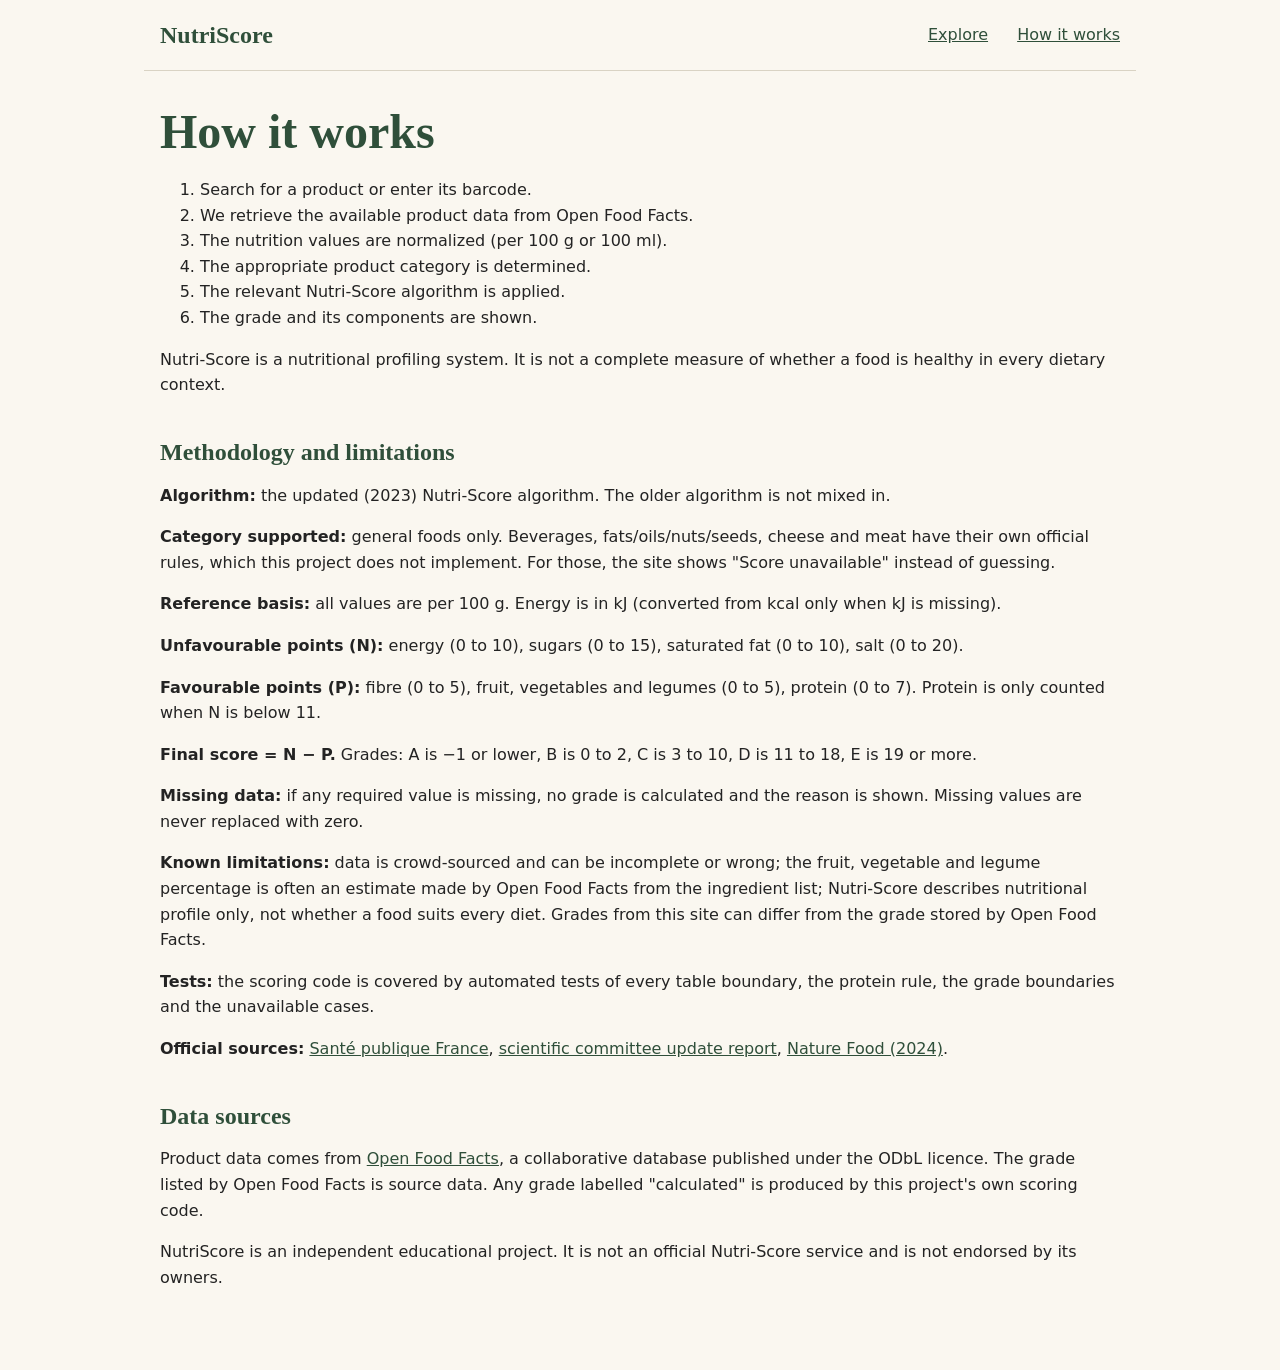
==== frontend/about.html @ 899cf016 "Add how it works and methodology page" ====
<!DOCTYPE html>
<html lang="en">
<head>
  <meta charset="utf-8">
  <meta name="viewport" content="width=device-width, initial-scale=1">
  <title>How it works - NutriScore</title>
  <link rel="stylesheet" href="css/style.css">
</head>
<body>
  <header class="site-header">
    <a class="wordmark" href="index.html">NutriScore</a>
    <nav aria-label="Main">
      <a href="index.html#search">Explore</a>
      <a href="about.html">How it works</a>
    </nav>
  </header>

  <main>
    <h1>How it works</h1>
    <ol>
      <li>Search for a product or enter its barcode.</li>
      <li>We retrieve the available product data from Open Food Facts.</li>
      <li>The nutrition values are normalized (per 100 g or 100 ml).</li>
      <li>The appropriate product category is determined.</li>
      <li>The relevant Nutri-Score algorithm is applied.</li>
      <li>The grade and its components are shown.</li>
    </ol>
    <p>Nutri-Score is a nutritional profiling system. It is not a complete measure of whether a food is healthy in every dietary context.</p>

    <h2>Methodology and limitations</h2>
    <p><strong>Algorithm:</strong> the updated (2023) Nutri-Score algorithm. The older algorithm is not mixed in.</p>
    <p><strong>Category supported:</strong> general foods only. Beverages, fats/oils/nuts/seeds, cheese and meat have their own official rules, which this project does not implement. For those, the site shows "Score unavailable" instead of guessing.</p>
    <p><strong>Reference basis:</strong> all values are per 100 g. Energy is in kJ (converted from kcal only when kJ is missing).</p>
    <p><strong>Unfavourable points (N):</strong> energy (0 to 10), sugars (0 to 15), saturated fat (0 to 10), salt (0 to 20).</p>
    <p><strong>Favourable points (P):</strong> fibre (0 to 5), fruit, vegetables and legumes (0 to 5), protein (0 to 7). Protein is only counted when N is below 11.</p>
    <p><strong>Final score = N &minus; P.</strong> Grades: A is &minus;1 or lower, B is 0 to 2, C is 3 to 10, D is 11 to 18, E is 19 or more.</p>
    <p><strong>Missing data:</strong> if any required value is missing, no grade is calculated and the reason is shown. Missing values are never replaced with zero.</p>
    <p><strong>Known limitations:</strong> data is crowd-sourced and can be incomplete or wrong; the fruit, vegetable and legume percentage is often an estimate made by Open Food Facts from the ingredient list; Nutri-Score describes nutritional profile only, not whether a food suits every diet. Grades from this site can differ from the grade stored by Open Food Facts.</p>
    <p><strong>Tests:</strong> the scoring code is covered by automated tests of every table boundary, the protein rule, the grade boundaries and the unavailable cases.</p>
    <p><strong>Official sources:</strong>
      <a href="https://www.santepubliquefrance.fr/en/nutri-score">Sant&eacute; publique France</a>,
      <a href="https://www.blv.admin.ch/dam/fr/sd-web/gIxXfypDnYOO/aktuelisierungsbericht-gremiums-nutri-score-2022-en.pdf">scientific committee update report</a>,
      <a href="https://www.nature.com/articles/s43016-024-00920-3">Nature Food (2024)</a>.</p>

    <h2>Data sources</h2>
    <p>Product data comes from <a href="https://world.openfoodfacts.org">Open Food Facts</a>, a collaborative database published under the ODbL licence. The grade listed by Open Food Facts is source data. Any grade labelled "calculated" is produced by this project's own scoring code.</p>
    <p>NutriScore is an independent educational project. It is not an official Nutri-Score service and is not endorsed by its owners.</p>
  </main>
</body>
</html>
---- frontend/css/style.css ----
/* Design tokens */
:root {
  --bg: #faf7f0;          /* warm ivory */
  --ink: #232323;         /* charcoal */
  --muted: #5d5d55;
  --green: #2f4f3a;       /* forest green (primary) */
  --olive: #7a8450;
  --orange: #c8742b;
  --yellow: #d9b44a;
  --red: #b5472f;
  --line: #d9d3c4;        /* fine borders */
  --space: 1rem;
  --max: 62rem;
  --font-head: Georgia, "Times New Roman", serif;
  --font-body: system-ui, -apple-system, "Segoe UI", Roboto, sans-serif;
}
* { box-sizing: border-box; }
body { margin: 0; background: var(--bg); color: var(--ink); font-family: var(--font-body); line-height: 1.6; }
h1, h2, h3 { font-family: var(--font-head); color: var(--green); line-height: 1.2; margin: 0 0 .5rem; }
h1 { font-size: clamp(2rem, 5vw, 3rem); }
h2 { font-size: 1.5rem; margin-top: 2.5rem; }
h3 { font-size: 1.1rem; }
a { color: var(--green); }
:focus-visible { outline: 3px solid var(--orange); outline-offset: 2px; }
[hidden] { display: none !important; }

/* Layout */
.site-header { display: flex; justify-content: space-between; align-items: center; flex-wrap: wrap; gap: .5rem;
  max-width: var(--max); margin: 0 auto; padding: var(--space); border-bottom: 1px solid var(--line); }
.wordmark { font-family: var(--font-head); font-size: 1.5rem; font-weight: 700; text-decoration: none; }
.site-header nav a { margin-left: 1.5rem; }
main { max-width: var(--max); margin: 0 auto; padding: 2rem var(--space) 4rem; }
.hero { max-width: 40rem; margin-bottom: 2.5rem; }
.lead { font-size: 1.15rem; color: var(--muted); }

/* Search */
#search { display: grid; gap: 1.5rem; grid-template-columns: 2fr 1.3fr; align-items: end;
  padding: 1.5rem 0; border-top: 1px solid var(--line); border-bottom: 1px solid var(--line); }
form label { display: block; font-weight: 600; margin-bottom: .35rem; }
.row { display: flex; }
input { flex: 1; min-width: 0; padding: .65rem .8rem; font: inherit; background: #fff; border: 1px solid var(--line); border-right: 0; }
button { padding: .65rem 1.2rem; font: inherit; font-weight: 600; color: #fff; background: var(--green); border: 1px solid var(--green); cursor: pointer; }
button:hover:not(:disabled) { background: #263f2e; }
button:disabled { opacity: .45; cursor: default; }

/* Results */
#status { color: var(--muted); min-height: 1.6em; }
#status.error { color: var(--red); }
#results { list-style: none; margin: 0; padding: 0; }
.result { border-bottom: 1px solid var(--line); }
.result-link { display: flex; gap: 1rem; align-items: center; padding: .9rem .25rem; text-decoration: none; color: inherit; }
.result-link:hover { background: #f1ecdf; }
.result-img { width: 80px; height: 80px; object-fit: contain; background: #fff; border: 1px solid var(--line); flex: none; }
.result-name { margin: 0; }
.result-brand, .result-category { margin: 0; color: var(--muted); font-size: .95rem; }
#pager { display: flex; align-items: center; gap: 1rem; margin-top: 1.25rem; }

/* Grade letters */
.grade { display: inline-block; min-width: 2rem; padding: 0 .5rem; text-align: center; font-weight: 700; color: #fff; border-radius: 2px; }
.grade-a { background: #2e7d4f; } .grade-b { background: #85a63a; }
.grade-c { background: #d9b44a; color: #232323; } .grade-d { background: var(--orange); } .grade-e { background: var(--red); }
.source-note { font-size: .85rem; color: var(--muted); }

/* Product page */
.product-head { display: grid; grid-template-columns: 240px 1fr; gap: 2rem; align-items: start; margin-bottom: 1rem; }
#product-image { width: 100%; background: #fff; border: 1px solid var(--line); }
.meta { color: var(--muted); margin: 0 0 .25rem; }
.scores { display: grid; grid-template-columns: 1fr 1fr; gap: 1.5rem; }
.scores > div { border: 1px solid var(--line); padding: 1rem 1.25rem; background: #fff; }
.scores .grade { font-size: 2rem; padding: .1rem 1rem; }
.scores .value { margin: .25rem 0; }
table { border-collapse: collapse; width: 100%; max-width: 32rem; background: #fff; }
th, td { text-align: left; padding: .45rem .75rem; border-bottom: 1px solid var(--line); }
td.na { color: var(--muted); font-style: italic; }
#breakdown { padding-left: 1.2rem; margin: .5rem 0 0; font-size: .95rem; }
.attribution { margin-top: 2rem; font-size: .9rem; color: var(--muted); }

/* Mobile */
@media (max-width: 40rem) {
  #search { grid-template-columns: 1fr; }
  .product-head, .scores { grid-template-columns: 1fr; }
  #product-image { max-width: 200px; }
  .site-header nav a { margin: 0 1rem 0 0; }
}
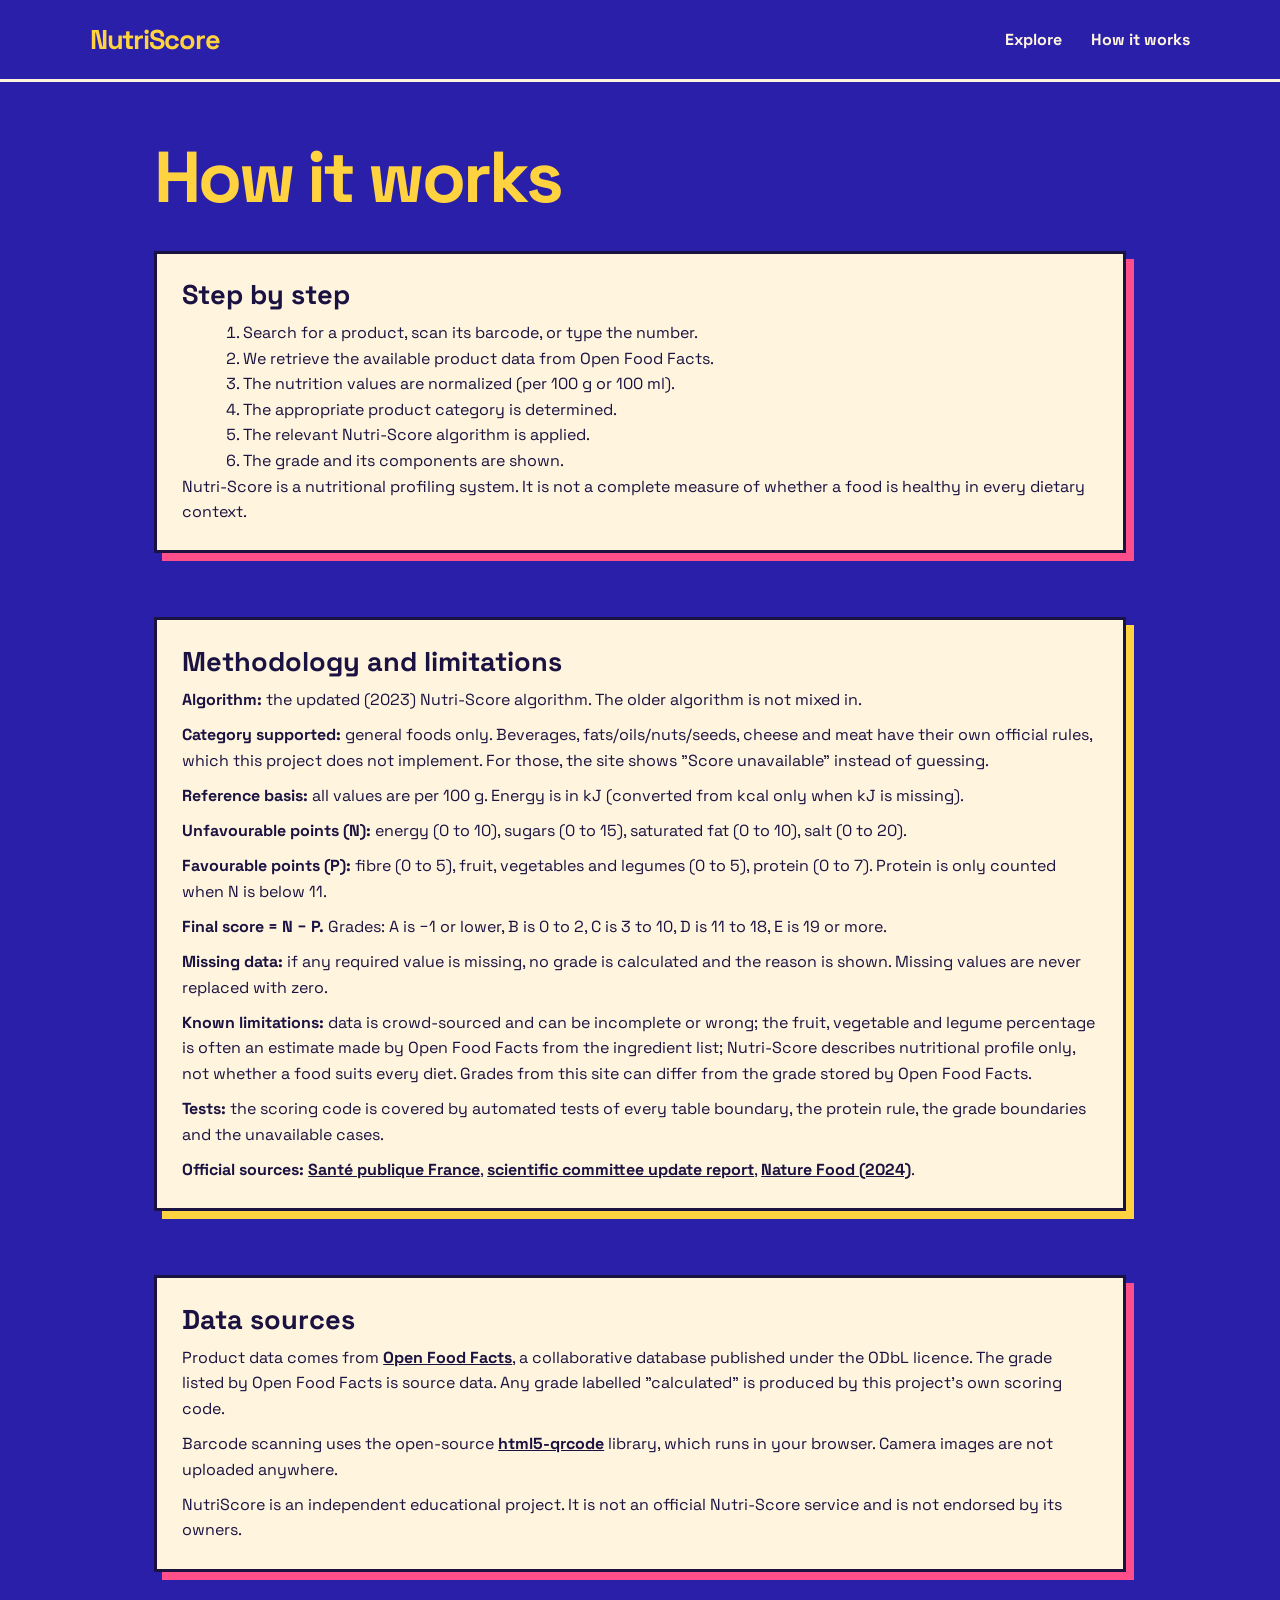
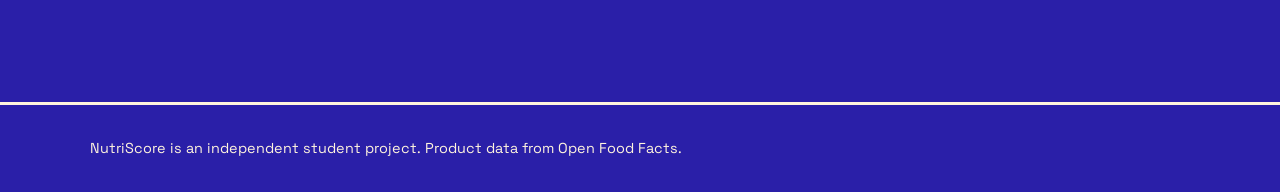
==== commit 00ddfc5b: "Refactor about and index pages for improved layout and readability; update styles for consistency an" ====
--- a/frontend/about.html
+++ b/frontend/about.html
@@ -4,47 +4,61 @@
   <meta charset="utf-8">
   <meta name="viewport" content="width=device-width, initial-scale=1">
   <title>How it works - NutriScore</title>
+  <link rel="preconnect" href="https://fonts.googleapis.com">
+  <link rel="preconnect" href="https://fonts.gstatic.com" crossorigin>
+  <link href="https://fonts.googleapis.com/css2?family=Space+Grotesk:wght@500;700&display=swap" rel="stylesheet">
   <link rel="stylesheet" href="css/style.css">
 </head>
 <body>
   <header class="site-header">
     <a class="wordmark" href="index.html">NutriScore</a>
     <nav aria-label="Main">
-      <a href="index.html#search">Explore</a>
+      <a href="index.html#find">Explore</a>
       <a href="about.html">How it works</a>
     </nav>
   </header>
 
-  <main>
+  <main class="prose">
     <h1>How it works</h1>
-    <ol>
-      <li>Search for a product or enter its barcode.</li>
-      <li>We retrieve the available product data from Open Food Facts.</li>
-      <li>The nutrition values are normalized (per 100 g or 100 ml).</li>
-      <li>The appropriate product category is determined.</li>
-      <li>The relevant Nutri-Score algorithm is applied.</li>
-      <li>The grade and its components are shown.</li>
-    </ol>
-    <p>Nutri-Score is a nutritional profiling system. It is not a complete measure of whether a food is healthy in every dietary context.</p>
 
-    <h2>Methodology and limitations</h2>
-    <p><strong>Algorithm:</strong> the updated (2023) Nutri-Score algorithm. The older algorithm is not mixed in.</p>
-    <p><strong>Category supported:</strong> general foods only. Beverages, fats/oils/nuts/seeds, cheese and meat have their own official rules, which this project does not implement. For those, the site shows "Score unavailable" instead of guessing.</p>
-    <p><strong>Reference basis:</strong> all values are per 100 g. Energy is in kJ (converted from kcal only when kJ is missing).</p>
-    <p><strong>Unfavourable points (N):</strong> energy (0 to 10), sugars (0 to 15), saturated fat (0 to 10), salt (0 to 20).</p>
-    <p><strong>Favourable points (P):</strong> fibre (0 to 5), fruit, vegetables and legumes (0 to 5), protein (0 to 7). Protein is only counted when N is below 11.</p>
-    <p><strong>Final score = N &minus; P.</strong> Grades: A is &minus;1 or lower, B is 0 to 2, C is 3 to 10, D is 11 to 18, E is 19 or more.</p>
-    <p><strong>Missing data:</strong> if any required value is missing, no grade is calculated and the reason is shown. Missing values are never replaced with zero.</p>
-    <p><strong>Known limitations:</strong> data is crowd-sourced and can be incomplete or wrong; the fruit, vegetable and legume percentage is often an estimate made by Open Food Facts from the ingredient list; Nutri-Score describes nutritional profile only, not whether a food suits every diet. Grades from this site can differ from the grade stored by Open Food Facts.</p>
-    <p><strong>Tests:</strong> the scoring code is covered by automated tests of every table boundary, the protein rule, the grade boundaries and the unavailable cases.</p>
-    <p><strong>Official sources:</strong>
-      <a href="https://www.santepubliquefrance.fr/en/nutri-score">Sant&eacute; publique France</a>,
-      <a href="https://www.blv.admin.ch/dam/fr/sd-web/gIxXfypDnYOO/aktuelisierungsbericht-gremiums-nutri-score-2022-en.pdf">scientific committee update report</a>,
-      <a href="https://www.nature.com/articles/s43016-024-00920-3">Nature Food (2024)</a>.</p>
+    <section class="card">
+      <h2>Step by step</h2>
+      <ol>
+        <li>Search for a product, scan its barcode, or type the number.</li>
+        <li>We retrieve the available product data from Open Food Facts.</li>
+        <li>The nutrition values are normalized (per 100 g or 100 ml).</li>
+        <li>The appropriate product category is determined.</li>
+        <li>The relevant Nutri-Score algorithm is applied.</li>
+        <li>The grade and its components are shown.</li>
+      </ol>
+      <p>Nutri-Score is a nutritional profiling system. It is not a complete measure of whether a food is healthy in every dietary context.</p>
+    </section>
 
-    <h2>Data sources</h2>
-    <p>Product data comes from <a href="https://world.openfoodfacts.org">Open Food Facts</a>, a collaborative database published under the ODbL licence. The grade listed by Open Food Facts is source data. Any grade labelled "calculated" is produced by this project's own scoring code.</p>
-    <p>NutriScore is an independent educational project. It is not an official Nutri-Score service and is not endorsed by its owners.</p>
+    <section class="card sun">
+      <h2>Methodology and limitations</h2>
+      <p><b>Algorithm:</b> the updated (2023) Nutri-Score algorithm. The older algorithm is not mixed in.</p>
+      <p><b>Category supported:</b> general foods only. Beverages, fats/oils/nuts/seeds, cheese and meat have their own official rules, which this project does not implement. For those, the site shows "Score unavailable" instead of guessing.</p>
+      <p><b>Reference basis:</b> all values are per 100 g. Energy is in kJ (converted from kcal only when kJ is missing).</p>
+      <p><b>Unfavourable points (N):</b> energy (0 to 10), sugars (0 to 15), saturated fat (0 to 10), salt (0 to 20).</p>
+      <p><b>Favourable points (P):</b> fibre (0 to 5), fruit, vegetables and legumes (0 to 5), protein (0 to 7). Protein is only counted when N is below 11.</p>
+      <p><b>Final score = N &minus; P.</b> Grades: A is &minus;1 or lower, B is 0 to 2, C is 3 to 10, D is 11 to 18, E is 19 or more.</p>
+      <p><b>Missing data:</b> if any required value is missing, no grade is calculated and the reason is shown. Missing values are never replaced with zero.</p>
+      <p><b>Known limitations:</b> data is crowd-sourced and can be incomplete or wrong; the fruit, vegetable and legume percentage is often an estimate made by Open Food Facts from the ingredient list; Nutri-Score describes nutritional profile only, not whether a food suits every diet. Grades from this site can differ from the grade stored by Open Food Facts.</p>
+      <p><b>Tests:</b> the scoring code is covered by automated tests of every table boundary, the protein rule, the grade boundaries and the unavailable cases.</p>
+      <p><b>Official sources:</b>
+        <a href="https://www.santepubliquefrance.fr/en/nutri-score">Sant&eacute; publique France</a>,
+        <a href="https://www.blv.admin.ch/dam/fr/sd-web/gIxXfypDnYOO/aktuelisierungsbericht-gremiums-nutri-score-2022-en.pdf">scientific committee update report</a>,
+        <a href="https://www.nature.com/articles/s43016-024-00920-3">Nature Food (2024)</a>.</p>
+    </section>
+
+    <section class="card">
+      <h2>Data sources</h2>
+      <p>Product data comes from <a href="https://world.openfoodfacts.org">Open Food Facts</a>, a collaborative database published under the ODbL licence. The grade listed by Open Food Facts is source data. Any grade labelled "calculated" is produced by this project's own scoring code.</p>
+      <p>Barcode scanning uses the open-source <a href="https://github.com/mebjas/html5-qrcode">html5-qrcode</a> library, which runs in your browser. Camera images are not uploaded anywhere.</p>
+      <p>NutriScore is an independent educational project. It is not an official Nutri-Score service and is not endorsed by its owners.</p>
+    </section>
   </main>
+
+  <footer class="site-footer">NutriScore is an independent student project. Product data from Open Food Facts.</footer>
 </body>
 </html>
--- a/frontend/css/style.css
+++ b/frontend/css/style.css
@@ -1,84 +1,117 @@
-/* Design tokens */
+/* NutriScore styles. Same look as the Practical Set: blue, pink and yellow, hard shadows. */
 :root {
-  --bg: #faf7f0;          /* warm ivory */
-  --ink: #232323;         /* charcoal */
-  --muted: #5d5d55;
-  --green: #2f4f3a;       /* forest green (primary) */
-  --olive: #7a8450;
-  --orange: #c8742b;
-  --yellow: #d9b44a;
-  --red: #b5472f;
-  --line: #d9d3c4;        /* fine borders */
-  --space: 1rem;
-  --max: 62rem;
-  --font-head: Georgia, "Times New Roman", serif;
-  --font-body: system-ui, -apple-system, "Segoe UI", Roboto, sans-serif;
+  --bg: #2a1fa8;        /* page blue */
+  --ink: #fff4de;       /* cream (text on blue, card background) */
+  --dark: #1a1240;      /* text on cards, borders */
+  --pop: #ff4f8b;       /* pink */
+  --sun: #ffd23f;       /* yellow */
+  --muted: #4b4470;
+  --pad: 7vw;
+  --font: "Space Grotesk", system-ui, -apple-system, "Segoe UI", sans-serif;
 }
-* { box-sizing: border-box; }
-body { margin: 0; background: var(--bg); color: var(--ink); font-family: var(--font-body); line-height: 1.6; }
-h1, h2, h3 { font-family: var(--font-head); color: var(--green); line-height: 1.2; margin: 0 0 .5rem; }
-h1 { font-size: clamp(2rem, 5vw, 3rem); }
-h2 { font-size: 1.5rem; margin-top: 2.5rem; }
+* { box-sizing: border-box; margin: 0; }
+[hidden] { display: none !important; }
+body { font-family: var(--font); background: var(--bg); color: var(--ink); line-height: 1.6; }
+a { color: inherit; }
+:focus-visible { outline: 3px solid var(--sun); outline-offset: 3px; }
+.card :focus-visible { outline-color: var(--dark); }
+
+h1, h2, h3 { line-height: 1.15; }
+h2 { font-size: 1.7rem; margin-bottom: .6rem; }
 h3 { font-size: 1.1rem; }
-a { color: var(--green); }
-:focus-visible { outline: 3px solid var(--orange); outline-offset: 2px; }
-[hidden] { display: none !important; }
 
-/* Layout */
+/* ---------- Header / footer ---------- */
 .site-header { display: flex; justify-content: space-between; align-items: center; flex-wrap: wrap; gap: .5rem;
-  max-width: var(--max); margin: 0 auto; padding: var(--space); border-bottom: 1px solid var(--line); }
-.wordmark { font-family: var(--font-head); font-size: 1.5rem; font-weight: 700; text-decoration: none; }
-.site-header nav a { margin-left: 1.5rem; }
-main { max-width: var(--max); margin: 0 auto; padding: 2rem var(--space) 4rem; }
-.hero { max-width: 40rem; margin-bottom: 2.5rem; }
-.lead { font-size: 1.15rem; color: var(--muted); }
+  padding: 1.1rem var(--pad); border-bottom: 3px solid var(--ink); }
+.wordmark { font-size: 1.7rem; font-weight: 700; letter-spacing: -.04em; color: var(--sun); text-decoration: none; }
+.site-header nav a { margin-left: 1.6rem; font-weight: 700; text-decoration: none; }
+.site-header nav a:hover { color: var(--sun); }
+main { max-width: 72rem; margin: 0 auto; padding: 0 var(--pad) 10vh; }
+.site-footer { padding: 2rem var(--pad); border-top: 3px solid var(--ink); font-size: .9rem; }
 
-/* Search */
-#search { display: grid; gap: 1.5rem; grid-template-columns: 2fr 1.3fr; align-items: end;
-  padding: 1.5rem 0; border-top: 1px solid var(--line); border-bottom: 1px solid var(--line); }
-form label { display: block; font-weight: 600; margin-bottom: .35rem; }
-.row { display: flex; }
-input { flex: 1; min-width: 0; padding: .65rem .8rem; font: inherit; background: #fff; border: 1px solid var(--line); border-right: 0; }
-button { padding: .65rem 1.2rem; font: inherit; font-weight: 600; color: #fff; background: var(--green); border: 1px solid var(--green); cursor: pointer; }
-button:hover:not(:disabled) { background: #263f2e; }
-button:disabled { opacity: .45; cursor: default; }
+/* ---------- Hero ---------- */
+.hero { padding: 9vh 0 6vh; }
+.hero h1 { font-size: clamp(2.8rem, 10vw, 7rem); line-height: .92; letter-spacing: -.04em; }
+.hero h1 span { display: block; color: var(--sun); transform: rotate(-2deg); margin-top: .1em; }
+.lead { max-width: 42ch; margin-top: 1.8rem; font-size: 1.2rem; }
 
-/* Results */
-#status { color: var(--muted); min-height: 1.6em; }
-#status.error { color: var(--red); }
-#results { list-style: none; margin: 0; padding: 0; }
-.result { border-bottom: 1px solid var(--line); }
-.result-link { display: flex; gap: 1rem; align-items: center; padding: .9rem .25rem; text-decoration: none; color: inherit; }
-.result-link:hover { background: #f1ecdf; }
-.result-img { width: 80px; height: 80px; object-fit: contain; background: #fff; border: 1px solid var(--line); flex: none; }
-.result-name { margin: 0; }
-.result-brand, .result-category { margin: 0; color: var(--muted); font-size: .95rem; }
-#pager { display: flex; align-items: center; gap: 1rem; margin-top: 1.25rem; }
+/* ---------- Buttons ---------- */
+.btn { display: inline-block; padding: .75rem 1.5rem; font: inherit; font-weight: 700; cursor: pointer;
+  background: var(--pop); color: var(--dark); text-decoration: none; border: 3px solid var(--dark);
+  box-shadow: 4px 4px 0 var(--dark); transition: .15s; }
+.btn:hover:not(:disabled) { background: var(--sun); transform: translate(-2px, -2px); box-shadow: 6px 6px 0 var(--dark); }
+.btn:disabled { opacity: .45; cursor: default; box-shadow: none; }
+.btn.alt { background: var(--sun); }
+.btn.alt:hover:not(:disabled) { background: var(--pop); }
+.hero .btn { margin-top: 2rem; border-color: var(--ink); box-shadow: 4px 4px 0 var(--ink); }
 
-/* Grade letters */
-.grade { display: inline-block; min-width: 2rem; padding: 0 .5rem; text-align: center; font-weight: 700; color: #fff; border-radius: 2px; }
-.grade-a { background: #2e7d4f; } .grade-b { background: #85a63a; }
-.grade-c { background: #d9b44a; color: #232323; } .grade-d { background: var(--orange); } .grade-e { background: var(--red); }
-.source-note { font-size: .85rem; color: var(--muted); }
+/* ---------- Cards and grids ---------- */
+.card { background: var(--ink); color: var(--dark); padding: 1.6rem; border: 3px solid var(--dark); box-shadow: 8px 8px 0 var(--pop); }
+.card.sun { box-shadow: 8px 8px 0 var(--sun); }
+.card p + p { margin-top: .6rem; }
+.grid { display: grid; grid-template-columns: repeat(auto-fit, minmax(260px, 1fr)); gap: 2rem; list-style: none; padding: 0; }
+.grid.two { grid-template-columns: repeat(auto-fit, minmax(300px, 1fr)); }
+section + section { margin-top: 4rem; }
 
-/* Product page */
-.product-head { display: grid; grid-template-columns: 240px 1fr; gap: 2rem; align-items: start; margin-bottom: 1rem; }
-#product-image { width: 100%; background: #fff; border: 1px solid var(--line); }
-.meta { color: var(--muted); margin: 0 0 .25rem; }
-.scores { display: grid; grid-template-columns: 1fr 1fr; gap: 1.5rem; }
-.scores > div { border: 1px solid var(--line); padding: 1rem 1.25rem; background: #fff; }
-.scores .grade { font-size: 2rem; padding: .1rem 1rem; }
-.scores .value { margin: .25rem 0; }
-table { border-collapse: collapse; width: 100%; max-width: 32rem; background: #fff; }
-th, td { text-align: left; padding: .45rem .75rem; border-bottom: 1px solid var(--line); }
+/* ---------- Forms ---------- */
+label { display: block; font-weight: 700; margin-bottom: .35rem; }
+.row { display: flex; gap: .6rem; }
+input[type="search"], input[type="text"] { flex: 1; min-width: 0; padding: .7rem .8rem; font: inherit; color: var(--dark);
+  background: #fff; border: 3px solid var(--dark); }
+.buttons { display: flex; flex-wrap: wrap; gap: .6rem; margin: .9rem 0 1.2rem; }
+.card form { margin-top: 1rem; }
+
+/* ---------- Scanner ---------- */
+.reader { margin-top: 1rem; border: 3px solid var(--dark); background: #000; overflow: hidden; }
+.reader:empty { display: none; }
+.reader video { width: 100%; }
+#scan-status { min-height: 1.5em; font-size: .95rem; }
+#scan-status.error { color: #b3123f; font-weight: 700; }
+
+/* ---------- Results ---------- */
+#status { min-height: 1.6em; margin: .5rem 0 1.5rem; }
+#status.error { display: inline-block; padding: .5rem 1rem; background: var(--pop); color: var(--dark); font-weight: 700; border: 3px solid var(--dark); }
+.result { padding: 0; transition: .2s; }
+.result:hover { transform: translate(-4px, -4px); box-shadow: 12px 12px 0 var(--pop); }
+.result-link { display: flex; gap: 1rem; align-items: center; padding: 1.2rem; color: inherit; text-decoration: none; }
+.result-img { width: 96px; height: 96px; object-fit: contain; background: #fff; border: 3px solid var(--dark); flex: none; }
+.result-name { font-size: 1.1rem; margin-bottom: .2rem; }
+.result-brand, .result-category { font-size: .9rem; color: var(--muted); }
+.result-source-grade { margin-top: .4rem; font-size: .85rem; }
+#pager { display: flex; align-items: center; gap: 1rem; margin-top: 2rem; }
+
+/* ---------- Grade letters (A best -> E worst) ---------- */
+.grade { display: inline-block; min-width: 2.2rem; padding: 0 .55rem; text-align: center; font-weight: 700;
+  color: var(--dark); border: 3px solid var(--dark); background: #ddd; }
+.grade-a { background: #3ddc84; } .grade-b { background: #b8e53b; } .grade-c { background: var(--sun); }
+.grade-d { background: #ff9f43; } .grade-e { background: var(--pop); }
+.grade-big { font-size: 3rem; line-height: 1; padding: .3rem 1.1rem; box-shadow: 5px 5px 0 var(--dark); }
+
+/* ---------- Product page ---------- */
+.back { margin: 2rem 0 1rem; font-weight: 700; }
+.product-head { display: grid; grid-template-columns: 240px 1fr; gap: 2.5rem; align-items: start; margin-bottom: 3rem; }
+#product-image { width: 100%; background: #fff; border: 3px solid var(--ink); box-shadow: 8px 8px 0 var(--pop); }
+#product-name { font-size: clamp(2rem, 6vw, 3.6rem); letter-spacing: -.03em; margin-bottom: .6rem; }
+.meta { font-size: 1.05rem; }
+.value { margin: .6rem 0; }
+.source-note, .reason { font-size: .9rem; color: var(--muted); }
+#breakdown { margin: .8rem 0 0 1.2rem; font-size: .95rem; }
+table { width: 100%; max-width: 34rem; border-collapse: collapse; }
+th, td { text-align: left; padding: .5rem .2rem; border-bottom: 2px solid #e2d6b6; }
 td.na { color: var(--muted); font-style: italic; }
-#breakdown { padding-left: 1.2rem; margin: .5rem 0 0; font-size: .95rem; }
-.attribution { margin-top: 2rem; font-size: .9rem; color: var(--muted); }
+.attribution { margin-top: 2.5rem; font-size: .9rem; }
+.attribution a, .back a { color: var(--sun); }
 
-/* Mobile */
+/* ---------- About page ---------- */
+.prose h1 { font-size: clamp(2.4rem, 8vw, 4.5rem); letter-spacing: -.04em; margin: 6vh 0 2rem; color: var(--sun); }
+.prose .card { margin-bottom: 2.5rem; }
+.prose ol { margin-left: 1.3rem; }
+.prose a { color: var(--dark); font-weight: 700; }
+
+/* ---------- Phones ---------- */
 @media (max-width: 40rem) {
-  #search { grid-template-columns: 1fr; }
-  .product-head, .scores { grid-template-columns: 1fr; }
-  #product-image { max-width: 200px; }
-  .site-header nav a { margin: 0 1rem 0 0; }
+  .product-head { grid-template-columns: 1fr; gap: 1.5rem; }
+  #product-image { max-width: 220px; }
+  .site-header nav a { margin: 0 1.2rem 0 0; }
+  .grid, .grid.two { grid-template-columns: 1fr; }
 }
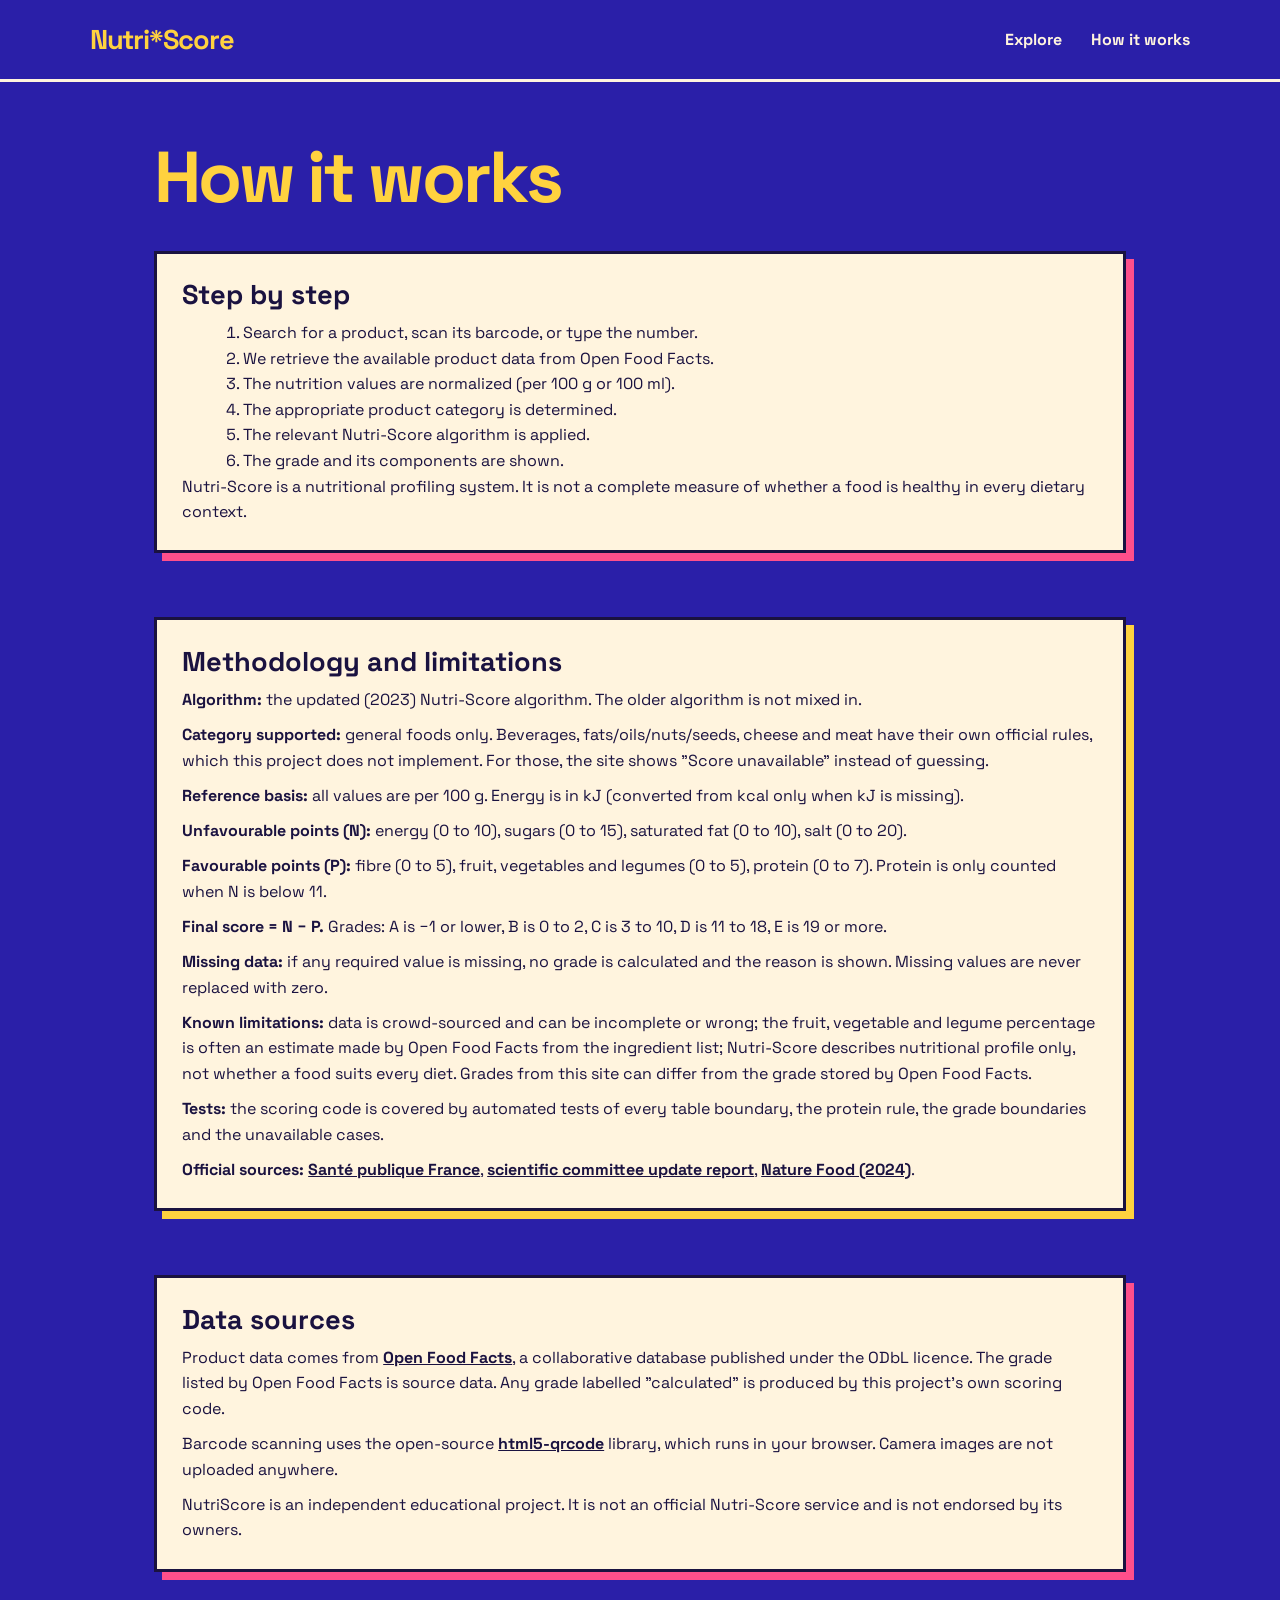
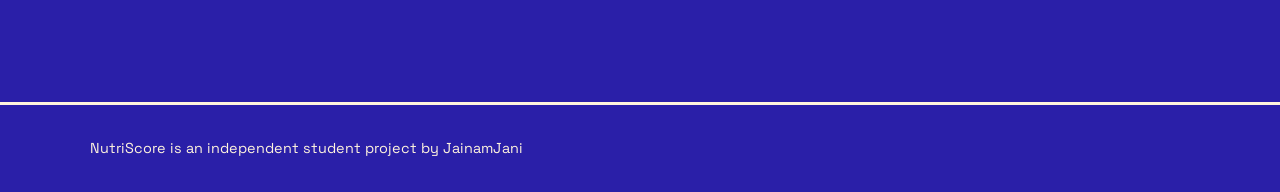
==== commit 77399131: "Update branding in about page and footer text for consistency" ====
--- a/frontend/about.html
+++ b/frontend/about.html
@@ -11,7 +11,7 @@
 </head>
 <body>
   <header class="site-header">
-    <a class="wordmark" href="index.html">NutriScore</a>
+    <a class="wordmark" href="index.html">Nutri*Score</a>
     <nav aria-label="Main">
       <a href="index.html#find">Explore</a>
       <a href="about.html">How it works</a>
@@ -59,6 +59,6 @@
     </section>
   </main>
 
-  <footer class="site-footer">NutriScore is an independent student project. Product data from Open Food Facts.</footer>
+  <footer class="site-footer">NutriScore is an independent student project by JainamJani</footer>
 </body>
 </html>
